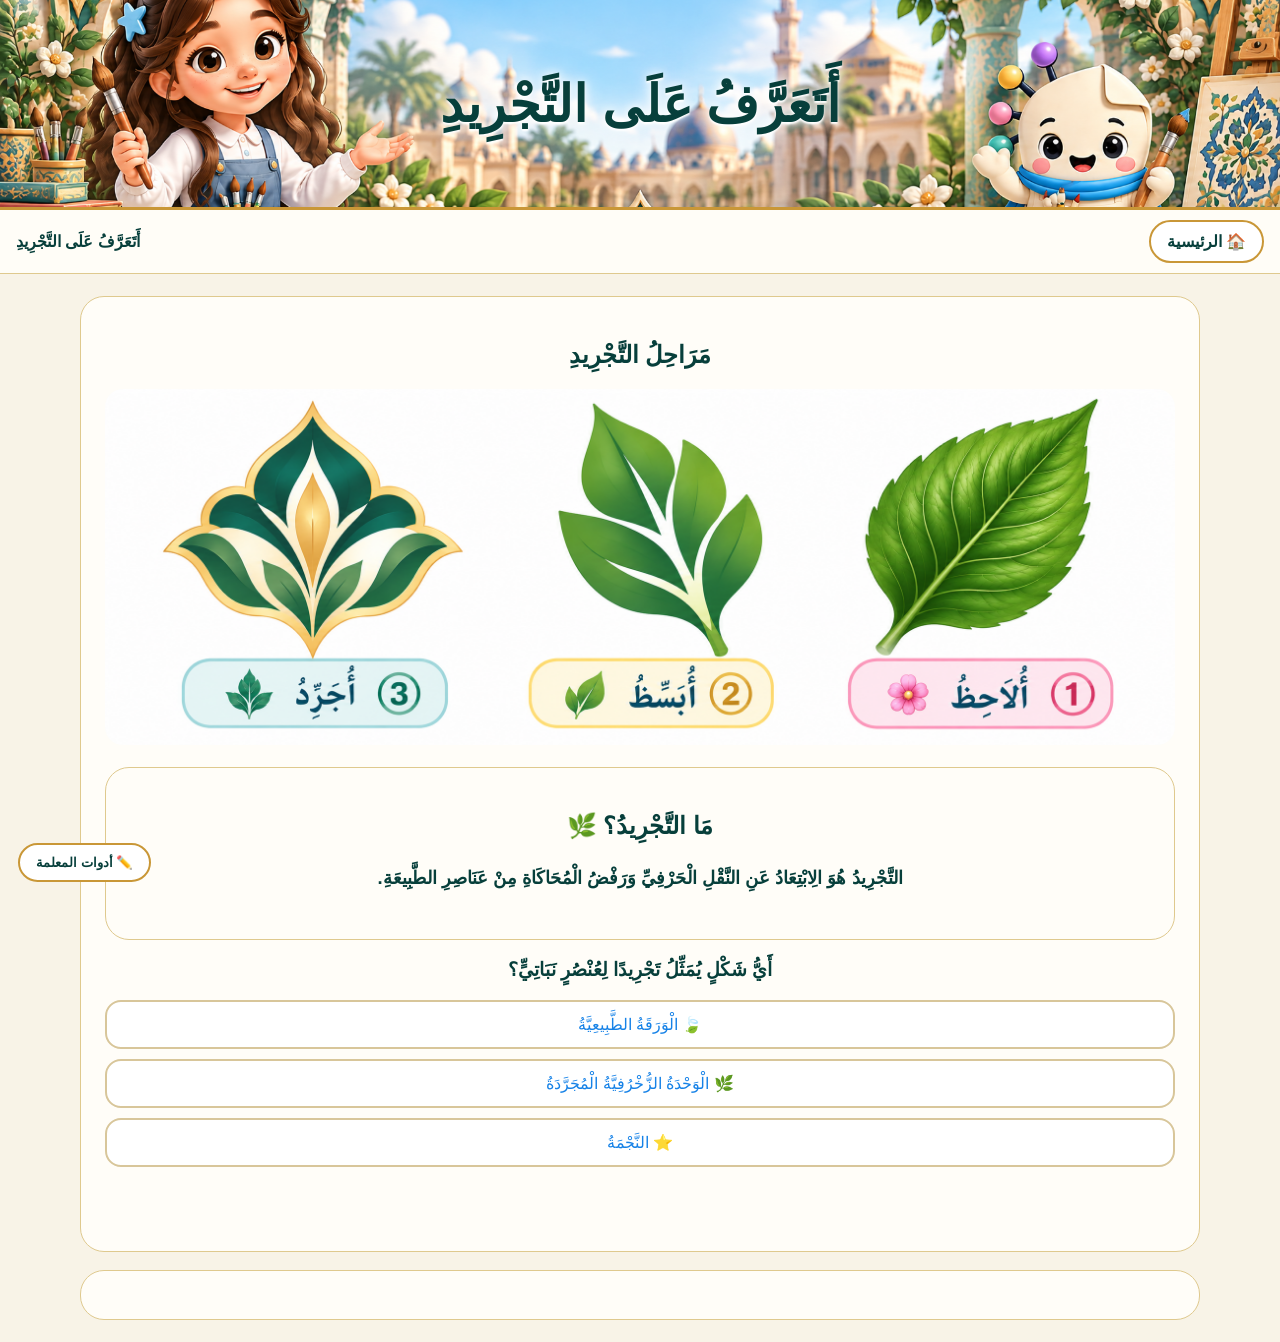
==== abstraction.html @ f7b1c968 "Add files via upload" ====
<!doctype html><html lang="ar" dir="rtl"><head><meta charset="utf-8"><meta name="viewport" content="width=device-width,initial-scale=1"><title>أَتَعَرَّفُ عَلَى التَّجْرِيدِ</title><style>:root{--ink:#073f3b;--green:#08765f;--gold:#c99737;--cream:#fffaf0;--bad:#b5544d}*{box-sizing:border-box}body{margin:0;font-family:Tahoma,Arial,sans-serif;background:#f8f3e7;color:var(--ink)}.hero{height:210px;position:relative;overflow:hidden;border-bottom:3px solid var(--gold)}.hero img{width:100%;height:100%;object-fit:cover}.hero h1{position:absolute;inset:0;display:grid;place-items:center;margin:0;font-size:clamp(28px,4vw,58px);color:#073f3b;text-shadow:0 2px 2px #fff,0 0 10px #fff,0 0 18px #fff;background:transparent;font-weight:800}.bar{position:sticky;top:0;z-index:10;display:flex;gap:10px;align-items:center;padding:10px 16px;background:#fffdf8ee;border-bottom:1px solid #dfc98e}.bar b{margin-inline-start:auto}.fab,.btn{border:2px solid var(--gold);border-radius:999px;background:#fff;color:var(--ink);padding:10px 16px;font-weight:700;text-decoration:none;cursor:pointer}.btn{border:0;background:var(--green);color:#fff;border-radius:15px}.wrap{width:min(1120px,94%);margin:22px auto}.card{background:#fffdf8;border:1px solid #dfc98e;border-radius:24px;padding:24px;margin:18px 0;text-align:center}.lead{font-size:1.15rem;line-height:2}.visual{max-width:100%;max-height:430px;object-fit:contain;border-radius:18px}.choices{display:grid;gap:10px;margin-top:18px}.choice{padding:13px;border:2px solid #d8c69a;border-radius:16px;background:white;font:inherit;color:#1682e7;cursor:pointer}.good{border-color:#16835b!important;background:#e9f8ef!important}.bad{border-color:#b5544d!important;background:#fff0ee!important}.feedback{min-height:36px;font-weight:700;margin:12px}.hidden{display:none!important}.stagebar{display:flex;justify-content:center;gap:8px;margin:12px}.dot{padding:7px 12px;border-radius:999px;background:#eee}.dot.on{background:#dff3e8;font-weight:700}.pairgrid{display:grid;grid-template-columns:repeat(3,1fr);gap:16px}.pick{border:3px solid transparent;border-radius:18px;padding:6px;background:#fff;cursor:pointer}.pick img{width:100%;border-radius:14px}.two{display:grid;grid-template-columns:1fr 1fr;gap:16px}.svgbox{display:flex;justify-content:center}.palette{display:flex;gap:12px;justify-content:center;margin:14px}.sw{width:40px;height:40px;border-radius:50%;border:3px solid white;outline:1px solid #aaa}.teacher{position:fixed;left:18px;bottom:18px;z-index:30}.panel{position:fixed;left:18px;bottom:70px;background:white;border:2px solid var(--gold);border-radius:16px;padding:10px;z-index:31;display:none}.panel.on{display:block}canvas{position:fixed;inset:0;z-index:25;pointer-events:none}canvas.on{pointer-events:auto}@media(max-width:700px){.hero{height:145px}.pairgrid{grid-template-columns:1fr}.two{grid-template-columns:1fr}}</style></head><body><header class="hero"><img src="section-header.png" alt=""><h1>أَتَعَرَّفُ عَلَى التَّجْرِيدِ</h1></header><nav class="bar"><a class="fab" href="index.html">🏠 الرئيسية</a><span></span><b>أَتَعَرَّفُ عَلَى التَّجْرِيدِ</b></nav><main class="wrap"><section class="card"><h2>مَرَاحِلُ التَّجْرِيدِ</h2><img class="visual" src="abstraction-stages.png"><div class="card"><h2>مَا التَّجْرِيدُ؟ 🌿</h2><p class="lead"><b>التَّجْرِيدُ هُوَ الِابْتِعَادُ عَنِ النَّقْلِ الْحَرْفِيِّ وَرَفْضُ الْمُحَاكَاةِ مِنْ عَنَاصِرِ الطَّبِيعَةِ.</b></p></div><h3>أَيُّ شَكْلٍ يُمَثِّلُ تَجْرِيدًا لِعُنْصُرٍ نَبَاتِيٍّ؟</h3>
<div class="choices" id="absQ">
<button class="choice" onclick="answerAbs(this,false)">🍃 الْوَرَقَةُ الطَّبِيعِيَّةُ</button>
<button class="choice" onclick="answerAbs(this,true)">🌿 الْوَحْدَةُ الزُّخْرُفِيَّةُ الْمُجَرَّدَةُ</button>
<button class="choice" onclick="answerAbs(this,false)">⭐ النَّجْمَةُ</button>
</div><div id="absFb" class="feedback"></div></section><div class="card"><a id="absNext" class="btn hidden" href="compare.html">التالي ←</a></div>
<script>function answerAbs(b,ok){document.querySelectorAll('#absQ .choice').forEach(x=>x.classList.remove('good','bad'));if(ok){b.classList.add('good');absFb.textContent='أَحْسَنْتِ! ✨';absNext.classList.remove('hidden')}else{b.classList.add('bad');absFb.textContent='حَاوِلِي مَرَّةً أُخْرَى'}}</script></main><canvas id="draw"></canvas><button class="fab teacher" onclick="toggleTeacher()">✏️ أدوات المعلمة</button><div id="panel" class="panel"><b>✏️ أدوات المعلمة</b><br><button onclick="tool='pen'">قلم</button><button onclick="tool='marker'">محدد</button><button onclick="tool='eraser'">ممحاة</button><span style="display:inline-flex;gap:5px;margin:6px"><button aria-label="أخضر" onclick="ink='#073f3b'" style="width:25px;height:25px;border-radius:50%;background:#073f3b"></button><button aria-label="أزرق" onclick="ink='#1682e7'" style="width:25px;height:25px;border-radius:50%;background:#1682e7"></button><button aria-label="أحمر" onclick="ink='#c84f4f'" style="width:25px;height:25px;border-radius:50%;background:#c84f4f"></button><button aria-label="ذهبي" onclick="ink='#c99737'" style="width:25px;height:25px;border-radius:50%;background:#c99737"></button></span><button onclick="undo()">↩</button><button onclick="clearC()">مسح</button></div><script>const c=document.getElementById('draw'),x=c.getContext('2d');let drawing=false,tool='pen',ink='#073f3b',hist=[];function rs(){c.width=innerWidth;c.height=innerHeight}rs();addEventListener('resize',rs);function toggleTeacher(){panel.classList.toggle('on');c.classList.toggle('on')}c.onpointerdown=e=>{hist.push(c.toDataURL());drawing=true;x.beginPath();x.moveTo(e.clientX,e.clientY)};c.onpointermove=e=>{if(!drawing)return;x.lineCap='round';x.globalAlpha=tool==='marker'?.25:1;x.globalCompositeOperation=tool==='eraser'?'destination-out':'source-over';x.strokeStyle=ink;x.lineWidth=tool==='marker'?22:tool==='eraser'?30:4;x.lineTo(e.clientX,e.clientY);x.stroke()};c.onpointerup=()=>{drawing=false;x.globalAlpha=1;x.globalCompositeOperation='source-over'};function clearC(){x.clearRect(0,0,c.width,c.height)}function undo(){let u=hist.pop();clearC();if(u){let i=new Image;i.onload=()=>x.drawImage(i,0,0);i.src=u}}</script><script src="motivation.js"></script></body></html>
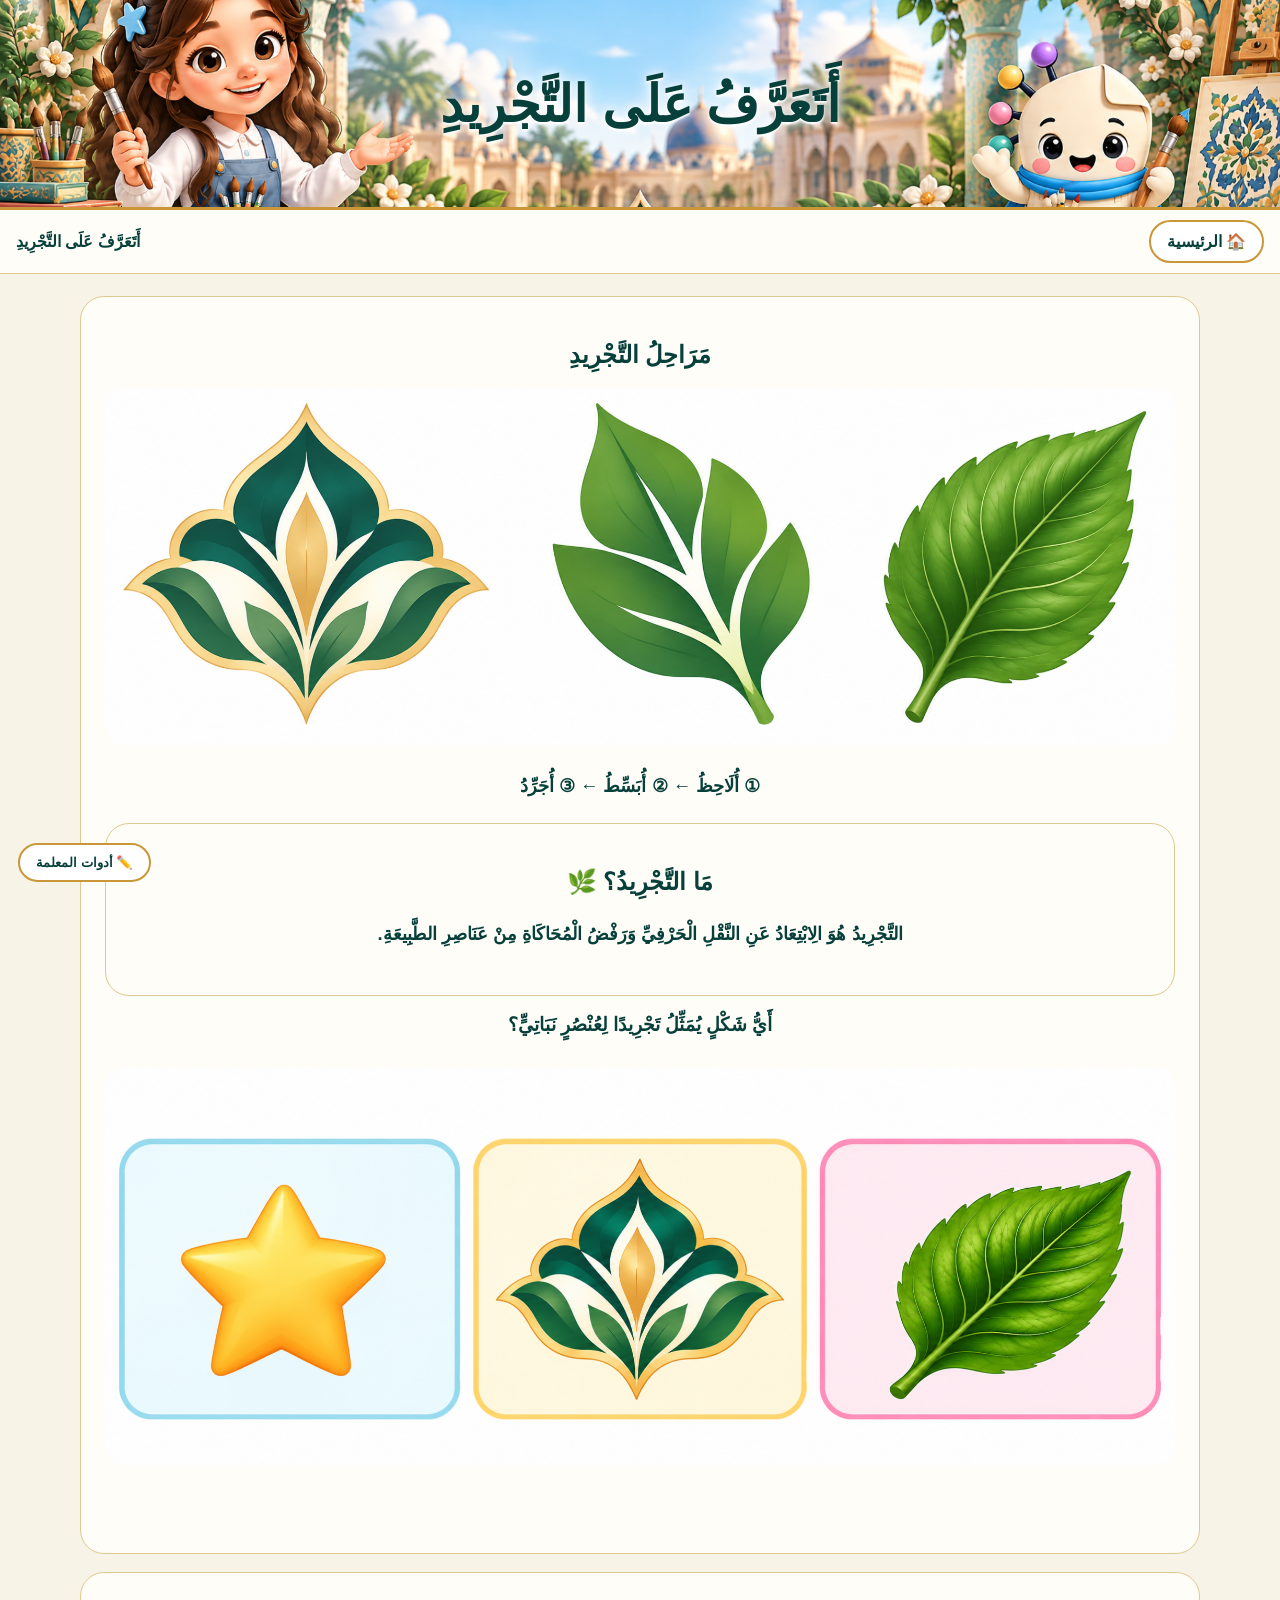
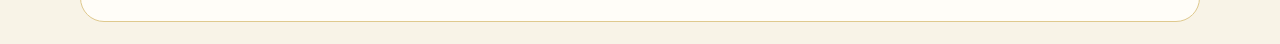
==== commit 9bc230ba: "Add files via upload" ====
--- a/abstraction.html
+++ b/abstraction.html
@@ -1,7 +1 @@
-<!doctype html><html lang="ar" dir="rtl"><head><meta charset="utf-8"><meta name="viewport" content="width=device-width,initial-scale=1"><title>أَتَعَرَّفُ عَلَى التَّجْرِيدِ</title><style>:root{--ink:#073f3b;--green:#08765f;--gold:#c99737;--cream:#fffaf0;--bad:#b5544d}*{box-sizing:border-box}body{margin:0;font-family:Tahoma,Arial,sans-serif;background:#f8f3e7;color:var(--ink)}.hero{height:210px;position:relative;overflow:hidden;border-bottom:3px solid var(--gold)}.hero img{width:100%;height:100%;object-fit:cover}.hero h1{position:absolute;inset:0;display:grid;place-items:center;margin:0;font-size:clamp(28px,4vw,58px);color:#073f3b;text-shadow:0 2px 2px #fff,0 0 10px #fff,0 0 18px #fff;background:transparent;font-weight:800}.bar{position:sticky;top:0;z-index:10;display:flex;gap:10px;align-items:center;padding:10px 16px;background:#fffdf8ee;border-bottom:1px solid #dfc98e}.bar b{margin-inline-start:auto}.fab,.btn{border:2px solid var(--gold);border-radius:999px;background:#fff;color:var(--ink);padding:10px 16px;font-weight:700;text-decoration:none;cursor:pointer}.btn{border:0;background:var(--green);color:#fff;border-radius:15px}.wrap{width:min(1120px,94%);margin:22px auto}.card{background:#fffdf8;border:1px solid #dfc98e;border-radius:24px;padding:24px;margin:18px 0;text-align:center}.lead{font-size:1.15rem;line-height:2}.visual{max-width:100%;max-height:430px;object-fit:contain;border-radius:18px}.choices{display:grid;gap:10px;margin-top:18px}.choice{padding:13px;border:2px solid #d8c69a;border-radius:16px;background:white;font:inherit;color:#1682e7;cursor:pointer}.good{border-color:#16835b!important;background:#e9f8ef!important}.bad{border-color:#b5544d!important;background:#fff0ee!important}.feedback{min-height:36px;font-weight:700;margin:12px}.hidden{display:none!important}.stagebar{display:flex;justify-content:center;gap:8px;margin:12px}.dot{padding:7px 12px;border-radius:999px;background:#eee}.dot.on{background:#dff3e8;font-weight:700}.pairgrid{display:grid;grid-template-columns:repeat(3,1fr);gap:16px}.pick{border:3px solid transparent;border-radius:18px;padding:6px;background:#fff;cursor:pointer}.pick img{width:100%;border-radius:14px}.two{display:grid;grid-template-columns:1fr 1fr;gap:16px}.svgbox{display:flex;justify-content:center}.palette{display:flex;gap:12px;justify-content:center;margin:14px}.sw{width:40px;height:40px;border-radius:50%;border:3px solid white;outline:1px solid #aaa}.teacher{position:fixed;left:18px;bottom:18px;z-index:30}.panel{position:fixed;left:18px;bottom:70px;background:white;border:2px solid var(--gold);border-radius:16px;padding:10px;z-index:31;display:none}.panel.on{display:block}canvas{position:fixed;inset:0;z-index:25;pointer-events:none}canvas.on{pointer-events:auto}@media(max-width:700px){.hero{height:145px}.pairgrid{grid-template-columns:1fr}.two{grid-template-columns:1fr}}</style></head><body><header class="hero"><img src="section-header.png" alt=""><h1>أَتَعَرَّفُ عَلَى التَّجْرِيدِ</h1></header><nav class="bar"><a class="fab" href="index.html">🏠 الرئيسية</a><span></span><b>أَتَعَرَّفُ عَلَى التَّجْرِيدِ</b></nav><main class="wrap"><section class="card"><h2>مَرَاحِلُ التَّجْرِيدِ</h2><img class="visual" src="abstraction-stages.png"><div class="card"><h2>مَا التَّجْرِيدُ؟ 🌿</h2><p class="lead"><b>التَّجْرِيدُ هُوَ الِابْتِعَادُ عَنِ النَّقْلِ الْحَرْفِيِّ وَرَفْضُ الْمُحَاكَاةِ مِنْ عَنَاصِرِ الطَّبِيعَةِ.</b></p></div><h3>أَيُّ شَكْلٍ يُمَثِّلُ تَجْرِيدًا لِعُنْصُرٍ نَبَاتِيٍّ؟</h3>
-<div class="choices" id="absQ">
-<button class="choice" onclick="answerAbs(this,false)">🍃 الْوَرَقَةُ الطَّبِيعِيَّةُ</button>
-<button class="choice" onclick="answerAbs(this,true)">🌿 الْوَحْدَةُ الزُّخْرُفِيَّةُ الْمُجَرَّدَةُ</button>
-<button class="choice" onclick="answerAbs(this,false)">⭐ النَّجْمَةُ</button>
-</div><div id="absFb" class="feedback"></div></section><div class="card"><a id="absNext" class="btn hidden" href="compare.html">التالي ←</a></div>
-<script>function answerAbs(b,ok){document.querySelectorAll('#absQ .choice').forEach(x=>x.classList.remove('good','bad'));if(ok){b.classList.add('good');absFb.textContent='أَحْسَنْتِ! ✨';absNext.classList.remove('hidden')}else{b.classList.add('bad');absFb.textContent='حَاوِلِي مَرَّةً أُخْرَى'}}</script></main><canvas id="draw"></canvas><button class="fab teacher" onclick="toggleTeacher()">✏️ أدوات المعلمة</button><div id="panel" class="panel"><b>✏️ أدوات المعلمة</b><br><button onclick="tool='pen'">قلم</button><button onclick="tool='marker'">محدد</button><button onclick="tool='eraser'">ممحاة</button><span style="display:inline-flex;gap:5px;margin:6px"><button aria-label="أخضر" onclick="ink='#073f3b'" style="width:25px;height:25px;border-radius:50%;background:#073f3b"></button><button aria-label="أزرق" onclick="ink='#1682e7'" style="width:25px;height:25px;border-radius:50%;background:#1682e7"></button><button aria-label="أحمر" onclick="ink='#c84f4f'" style="width:25px;height:25px;border-radius:50%;background:#c84f4f"></button><button aria-label="ذهبي" onclick="ink='#c99737'" style="width:25px;height:25px;border-radius:50%;background:#c99737"></button></span><button onclick="undo()">↩</button><button onclick="clearC()">مسح</button></div><script>const c=document.getElementById('draw'),x=c.getContext('2d');let drawing=false,tool='pen',ink='#073f3b',hist=[];function rs(){c.width=innerWidth;c.height=innerHeight}rs();addEventListener('resize',rs);function toggleTeacher(){panel.classList.toggle('on');c.classList.toggle('on')}c.onpointerdown=e=>{hist.push(c.toDataURL());drawing=true;x.beginPath();x.moveTo(e.clientX,e.clientY)};c.onpointermove=e=>{if(!drawing)return;x.lineCap='round';x.globalAlpha=tool==='marker'?.25:1;x.globalCompositeOperation=tool==='eraser'?'destination-out':'source-over';x.strokeStyle=ink;x.lineWidth=tool==='marker'?22:tool==='eraser'?30:4;x.lineTo(e.clientX,e.clientY);x.stroke()};c.onpointerup=()=>{drawing=false;x.globalAlpha=1;x.globalCompositeOperation='source-over'};function clearC(){x.clearRect(0,0,c.width,c.height)}function undo(){let u=hist.pop();clearC();if(u){let i=new Image;i.onload=()=>x.drawImage(i,0,0);i.src=u}}</script><script src="motivation.js"></script></body></html>+<!doctype html><html lang="ar" dir="rtl"><head><meta charset="utf-8"><meta name="viewport" content="width=device-width,initial-scale=1"><title>أَتَعَرَّفُ عَلَى التَّجْرِيدِ</title><style>:root{--ink:#073f3b;--green:#08765f;--gold:#c99737;--cream:#fffaf0;--bad:#b5544d}*{box-sizing:border-box}body{margin:0;font-family:Tahoma,Arial,sans-serif;background:#f8f3e7;color:var(--ink)}.hero{height:210px;position:relative;overflow:hidden;border-bottom:3px solid var(--gold)}.hero img{width:100%;height:100%;object-fit:cover}.hero h1{position:absolute;inset:0;display:grid;place-items:center;margin:0;font-size:clamp(28px,4vw,58px);color:#073f3b;text-shadow:0 2px 2px #fff,0 0 10px #fff,0 0 18px #fff;background:transparent;font-weight:800}.bar{position:sticky;top:0;z-index:10;display:flex;gap:10px;align-items:center;padding:10px 16px;background:#fffdf8ee;border-bottom:1px solid #dfc98e}.bar b{margin-inline-start:auto}.fab,.btn{border:2px solid var(--gold);border-radius:999px;background:#fff;color:var(--ink);padding:10px 16px;font-weight:700;text-decoration:none;cursor:pointer}.btn{border:0;background:var(--green);color:#fff;border-radius:15px}.wrap{width:min(1120px,94%);margin:22px auto}.card{background:#fffdf8;border:1px solid #dfc98e;border-radius:24px;padding:24px;margin:18px 0;text-align:center}.lead{font-size:1.15rem;line-height:2}.visual{max-width:100%;max-height:430px;object-fit:contain;border-radius:18px}.choices{display:grid;gap:10px;margin-top:18px}.choice{padding:13px;border:2px solid #d8c69a;border-radius:16px;background:white;font:inherit;color:#1682e7;cursor:pointer}.good{border-color:#16835b!important;background:#e9f8ef!important}.bad{border-color:#b5544d!important;background:#fff0ee!important}.feedback{min-height:36px;font-weight:700;margin:12px}.hidden{display:none!important}.stagebar{display:flex;justify-content:center;gap:8px;margin:12px}.dot{padding:7px 12px;border-radius:999px;background:#eee}.dot.on{background:#dff3e8;font-weight:700}.pairgrid{display:grid;grid-template-columns:repeat(3,1fr);gap:16px}.pick{border:3px solid transparent;border-radius:18px;padding:6px;background:#fff;cursor:pointer}.pick img{width:100%;border-radius:14px}.two{display:grid;grid-template-columns:1fr 1fr;gap:16px}.svgbox{display:flex;justify-content:center}.palette{display:flex;gap:12px;justify-content:center;margin:14px}.sw{width:40px;height:40px;border-radius:50%;border:3px solid white;outline:1px solid #aaa}.teacher{position:fixed;left:18px;bottom:18px;z-index:30}.panel{position:fixed;left:18px;bottom:70px;background:white;border:2px solid var(--gold);border-radius:16px;padding:10px;z-index:31;display:none}.panel.on{display:block}canvas{position:fixed;inset:0;z-index:25;pointer-events:none}canvas.on{pointer-events:auto}@media(max-width:700px){.hero{height:145px}.pairgrid{grid-template-columns:1fr}.two{grid-template-columns:1fr}}.choice-image-wrap{position:relative;display:inline-block;max-width:100%;margin-top:12px}.choice-image{display:block;max-height:none;width:min(100%,1100px)}.hotspot{position:absolute;top:8%;bottom:8%;cursor:pointer;border-radius:28px;transition:.18s}.hotspot.star{left:1.5%;width:31.5%}.hotspot.ornament{left:34.2%;width:31.5%}.hotspot.leaf{right:1.5%;width:31.5%}.hotspot.goodHot{outline:6px solid #16835b;outline-offset:-7px}.hotspot.badHot{outline:6px solid #b5544d;outline-offset:-7px}</style></head><body><header class="hero"><img src="section-header.png" alt=""><h1>أَتَعَرَّفُ عَلَى التَّجْرِيدِ</h1></header><nav class="bar"><a class="fab" href="index.html">🏠 الرئيسية</a><span></span><b>أَتَعَرَّفُ عَلَى التَّجْرِيدِ</b></nav><main class="wrap"><section class="card"><h2>مَرَاحِلُ التَّجْرِيدِ</h2><img class="visual" src="abstraction-stages.png" alt="مراحل التجريد"><p class="lead"><b>① أُلَاحِظُ ← ② أُبَسِّطُ ← ③ أُجَرِّدُ</b></p><div class="card"><h2>مَا التَّجْرِيدُ؟ 🌿</h2><p class="lead"><b>التَّجْرِيدُ هُوَ الِابْتِعَادُ عَنِ النَّقْلِ الْحَرْفِيِّ وَرَفْضُ الْمُحَاكَاةِ مِنْ عَنَاصِرِ الطَّبِيعَةِ.</b></p></div><h3>أَيُّ شَكْلٍ يُمَثِّلُ تَجْرِيدًا لِعُنْصُرٍ نَبَاتِيٍّ؟</h3><div class="choice-image-wrap"><img class="visual choice-image" src="abstraction-options.png" alt="اختيارات سؤال التجريد"><div class="hotspot star" role="button" tabindex="0" aria-label="النجمة" onclick="answerAbs(this,false)"></div><div class="hotspot ornament" role="button" tabindex="0" aria-label="الوحدة الزخرفية المجردة" onclick="answerAbs(this,true)"></div><div class="hotspot leaf" role="button" tabindex="0" aria-label="الورقة الطبيعية" onclick="answerAbs(this,false)"></div></div><div id="absFb" class="feedback"></div></section><div class="card"><a id="absNext" class="btn hidden" href="compare.html">التالي ←</a></div><audio id="correctSound" src="correct.mp3" preload="auto"></audio><audio id="wrongSound" src="wrong.mp3" preload="auto"></audio><script>function answerAbs(b,ok){document.querySelectorAll('.hotspot').forEach(x=>x.classList.remove('goodHot','badHot'));const fb=document.getElementById('absFb');if(ok){b.classList.add('goodHot');fb.textContent='أَحْسَنْتِ! ✨';document.getElementById('absNext').classList.remove('hidden');document.getElementById('correctSound').play().catch(()=>{})}else{b.classList.add('badHot');fb.textContent='حَاوِلِي مَرَّةً أُخْرَى 🌱';document.getElementById('wrongSound').play().catch(()=>{});setTimeout(()=>b.classList.remove('badHot'),650)}}</script></main><canvas id="draw"></canvas><button class="fab teacher" onclick="toggleTeacher()">✏️ أدوات المعلمة</button><div id="panel" class="panel"><b>✏️ أدوات المعلمة</b><br><button onclick="tool='pen'">قلم</button><button onclick="tool='marker'">محدد</button><button onclick="tool='eraser'">ممحاة</button><span style="display:inline-flex;gap:5px;margin:6px"><button aria-label="أخضر" onclick="ink='#073f3b'" style="width:25px;height:25px;border-radius:50%;background:#073f3b"></button><button aria-label="أزرق" onclick="ink='#1682e7'" style="width:25px;height:25px;border-radius:50%;background:#1682e7"></button><button aria-label="أحمر" onclick="ink='#c84f4f'" style="width:25px;height:25px;border-radius:50%;background:#c84f4f"></button><button aria-label="ذهبي" onclick="ink='#c99737'" style="width:25px;height:25px;border-radius:50%;background:#c99737"></button></span><button onclick="undo()">↩</button><button onclick="clearC()">مسح</button></div><script>const c=document.getElementById('draw'),x=c.getContext('2d');let drawing=false,tool='pen',ink='#073f3b',hist=[];function rs(){c.width=innerWidth;c.height=innerHeight}rs();addEventListener('resize',rs);function toggleTeacher(){panel.classList.toggle('on');c.classList.toggle('on')}c.onpointerdown=e=>{hist.push(c.toDataURL());drawing=true;x.beginPath();x.moveTo(e.clientX,e.clientY)};c.onpointermove=e=>{if(!drawing)return;x.lineCap='round';x.globalAlpha=tool==='marker'?.25:1;x.globalCompositeOperation=tool==='eraser'?'destination-out':'source-over';x.strokeStyle=ink;x.lineWidth=tool==='marker'?22:tool==='eraser'?30:4;x.lineTo(e.clientX,e.clientY);x.stroke()};c.onpointerup=()=>{drawing=false;x.globalAlpha=1;x.globalCompositeOperation='source-over'};function clearC(){x.clearRect(0,0,c.width,c.height)}function undo(){let u=hist.pop();clearC();if(u){let i=new Image;i.onload=()=>x.drawImage(i,0,0);i.src=u}}</script><script src="motivation.js"></script></body></html>
